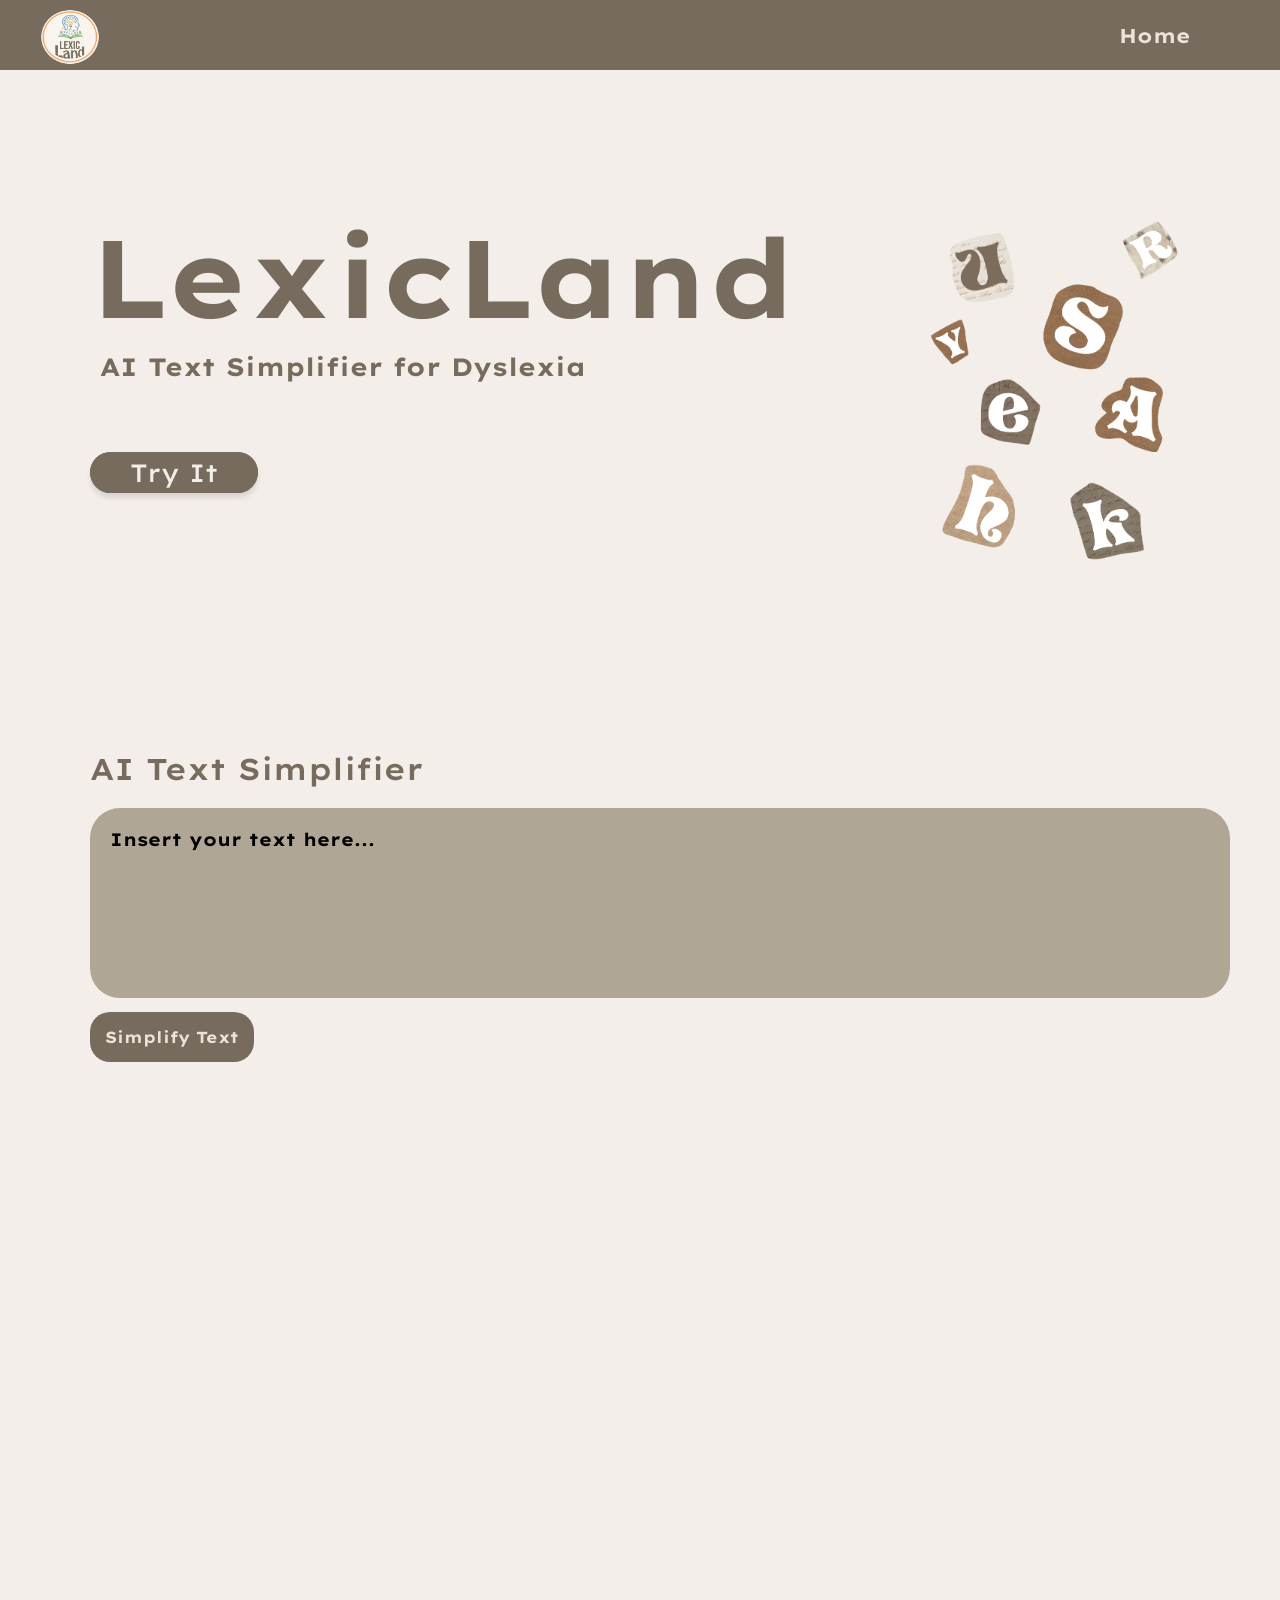
==== frontend/LexicLand.html @ 50a8bfad "frontend" ====
<!DOCTYPE html>
<html lang="en">
<head>
    <meta charset="UTF-8">
    <meta name="viewport" content="width=device-width, initial-scale=1.0">
    <title>LexicLand - AI Simplifier for Dyslexic</title>
    <link rel="icon" sizes="16x16" href="Group 1.png">
    <link rel="preconnect" href="https://fonts.googleapis.com">
    <link rel="preconnect" href="https://fonts.gstatic.com" crossorigin>
    <link href="https://fonts.googleapis.com/css2?family=Lexend+Exa:wght@100..900&display=swap" rel="stylesheet">
    <link rel="stylesheet" href="header.css">
    <link rel="stylesheet" href="content.css">
</head>
<body>
    <header>
        <img src="Group 1.png" alt="Logo LexicLand" width="60" height="65">
        <div class = "menu">
            <a href="LexicLand.html">Home</a>
        </div>
    </header>
    <div class="content">
        <div class="content-home">
            <div class="left-home">
                <h1>LexicLand</h1>
                <p>AI Text Simplifier for Dyslexia</p>

                <div>
                    <nav>
                        <a href="#try">Try It</a>
                    </nav>
                </div>
            </div>
            <div class="right-home">
                <img src="LexicLand-Decoration.png" alt="LexicLand Decoration">
            </div>
        </div>
        <div class="main-content" id="try">
            <div class="input-text">
                <h3>AI Text Simplifier</h3>

                <div class="input-box">
                    <textarea id="inputText" placeholder="Insert your text here..."></textarea>
                    <br><br>
                    <button onclick="simplifyText()">Simplify Text</button>
                </div>
            </div>
            <div class="output-text" id="result">
                <div class="before">
                    <div class="label">Before</div>
                    <textarea id="before-text" readonly></textarea>
                </div>
                <div class="after">
                    <div class="label">After</div>
                    <textarea id="after-text" readonly></textarea>
                    <button onclick="copyText(this)">Copy</button>
                </div>
            </div>
        </div>
    </div>

    <script>
        document.querySelectorAll("textarea").forEach(textarea=> {
            textarea.addEventListener("input", function() {
                this.style.height = "auto"; // reset
                this.style.height = this.scrollHeight + "px"; // ikutin jumlah text
            });
        });

        async function simplifyText() {
            const text = document.getElementById("inputText").value;

            if (!text) {
                alert("Please enter text first!");
                return;
            }

            document.getElementById("before-text").value = text;
            document.getElementById("after-text").value = "Processing...";

            const outputBox = document.querySelector(".output-text");
            outputBox.classList.add("show");

            document.getElementById("result").scrollIntoView({
                behavior: "smooth"
            });

            try {
                const response = await fetch("http://localhost:8000/simplify", {
                    method: "POST",
                    headers: {
                        "Content-Type": "application/json"
                    },
                    body: JSON.stringify({ text: text })
                });

                const data = await response.json();
                document.getElementById("after-text").value = data.output;
            }
            catch (error) {
                console.error(error);
                document.getElementById("after-text").value = "Error occured!";
            }
        }

         function copyText(btn) {
            const afterText = document.getElementById("after-text").value;
            navigator.clipboard.writeText(afterText);

            btn.innerText = "Copied!";
            setTimeout(() => {
                btn.innerText = "Copy";
            }, 1500);
        }
    </script>
</body>
</html>
---- frontend/header.css ----
* {
                margin: 0;
                padding: 0;
                font-family: 'Lexend Exa', sans-serif;
                font-optical-sizing: auto;
                font-weight: 700;
            }

        header {
            background-color: #776B5D;
            top: 0;
            left: 0;
            right: 0;
            height: 70px;
            display: flex;
            position: fixed;
            justify-content: space-between;
            font-size: large;
        }

        header img {
            padding-top: 0;
            margin-top: 0;
            padding-left: 40px;
        }

        header .menu {
            align-items: center;
            margin-right : 70px;
            display: flex;
        }

        header .menu a{
            text-decoration: none;
            color: #EBE3D5;
            padding: 10px 20px;
            border-radius: 5px;
            font-size: 20px;
            font-weight: 700;
        }

        header .menu a:hover {
            background-color: #EBE3D5;
            color: #776B5D;
        }
---- frontend/content.css ----
* {
    scroll-behavior: smooth;

}

body {
    background-color: #F3EEEA;
}

.content {
    /* display: flex; */
    margin-left: 90px;
    margin-right: 90px;
    /* flex-direction: column; */
}

.content-home {
    display: flex;
    height: 700px;
    font-size: 55px;
    font-weight: 900;
    align-items: center;
    align-content: center;
    justify-content: space-between;
    flex-wrap: nowrap;
    gap: 40px;
}

.content-home .left-home {
    width: 70%;
    display: flex;
    flex: 1;
    flex-direction: column;
}

.content-home .left-home h1 {
    color: #776B5D;
}

.content-home .left-home p {
    color: #776B5D;
    font-size: 25px;
    margin-top: 5px;
    margin-left: 10px;
    width: 100%;
    flex: 1;
}

.content-home .left-home nav {
    display: flex;
    margin-top: 70px;
    width: fit-content;
    border-radius: 50px;
    background-color: #776B5D;
    box-shadow: 0px 5px 5px rgb(0, 0, 0, 0.1);
    z-index: 1;
}

.content-home .left-home nav a {
    text-decoration: none;
    border-radius: 50px;
    padding: 5px 40px;
    font-size: 25px;
    font-weight: 500;
    background-color: #776B5D;
    color: #F3EEEA;
    width: fit-content;
}

.content-home .left-home nav a:hover {
    background-color: #9e968c;
}

.content-home .right-home {
    width: 100%;
    margin-top: 100px;
    display: flex;
    flex: 1;
    justify-content: flex-end;
}

.content-home .right-home img {
    width: 75%;
}

/* #try {
    scroll-margin-top: 100px;
    border: 3px solid red; 
} */

.main-content {
    /* top: 700px; */
    margin-top: 50px;
    margin-left: auto;
    margin-right: auto;
    max-width: 1400px;
    scroll-margin-top: 150px;
    min-height: 100vh;
    /* height: 1000px; */
    /* z-index: -1; */
}

.main-content h3 {
    margin-top: 50px;
    margin-bottom: 20px;
    font-size: 30px;
    font-weight: 600;
    color: #776B5D;
}

.input-text .input-box textarea {
    width: 100%;
    min-height: 150px;
    padding: 20px;
    font-size: 18px;
    resize: none;
    overflow: hidden;
    border-radius: 30px;
    background-color: #B0A695;
    border: none;
}

textarea::placeholder {
    color: black;
}

.input-text .input-box button {
    padding: 15px;
    margin-top: -10px;
    margin-bottom: 20px;
    font-size: 16px;
    color: #EBE3D5;
    background-color: #776B5D;
    border-radius: 20px;
    border: none;
    cursor: pointer;
}

.input-text .input-box button:hover {
    background-color: #9e968c;
}

.main-content .output-text {
    display: none;
    margin-top: 30px;
    /* display: grid; */
    grid-template-columns: 1fr 1fr;
    gap: 20px;
}

.main-content .output-text.show {
    display: grid;
    opacity: 1;
}

.main-content .output-text .before, .after {
    padding: 20px;
}

.output-text .label {
    color: #776B5D;
    font-size: 20px;
    margin-bottom: 10px;
}

.output-text textarea {
    width: 100%;
    min-height: 300px;
    max-height: 500px;
    resize: none;
    /* overflow: hidden; */
    padding: 20px;
    background-color: #B0A695;
    border-radius: 20px;
    border: none;
}

.after button {
    margin-top: 10px;
    padding: 10px;
    font-size: 15px;
    color: #EBE3D5;
    background-color: #776B5D;
    border-radius: 100px;
    border: none;
}

.after button:hover {
    background-color: #9e968c;
}
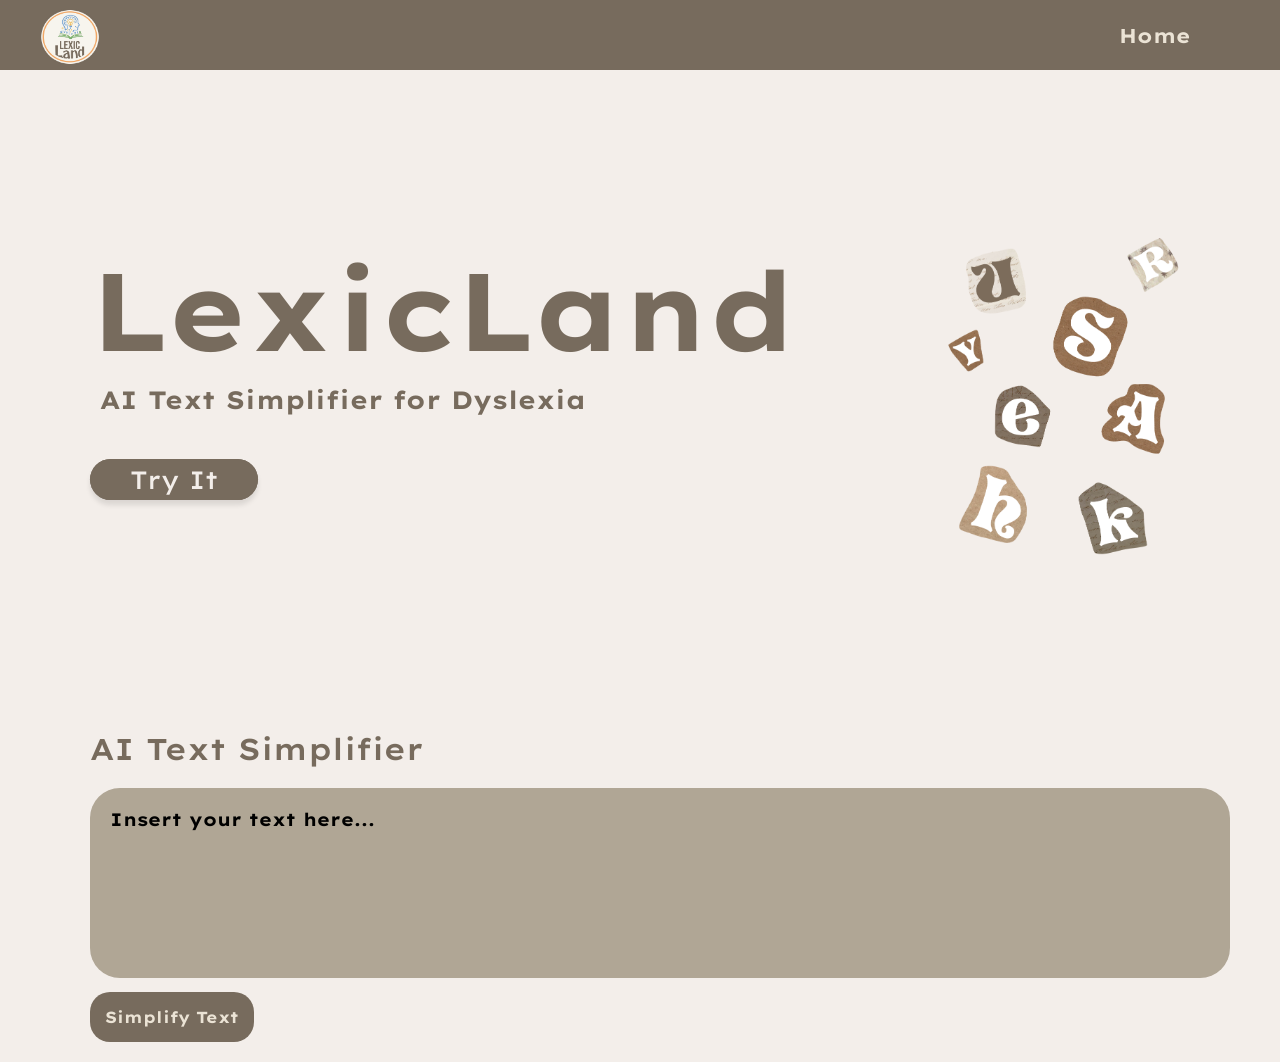
==== commit 47393af4: "final touch" ====
--- a/frontend/LexicLand.html
+++ b/frontend/LexicLand.html
@@ -4,18 +4,18 @@
     <meta charset="UTF-8">
     <meta name="viewport" content="width=device-width, initial-scale=1.0">
     <title>LexicLand - AI Simplifier for Dyslexic</title>
-    <link rel="icon" sizes="16x16" href="Group 1.png">
+    <link rel="icon" sizes="16x16" href="/frontend/Group 1.png">
     <link rel="preconnect" href="https://fonts.googleapis.com">
     <link rel="preconnect" href="https://fonts.gstatic.com" crossorigin>
     <link href="https://fonts.googleapis.com/css2?family=Lexend+Exa:wght@100..900&display=swap" rel="stylesheet">
-    <link rel="stylesheet" href="header.css">
-    <link rel="stylesheet" href="content.css">
+    <link rel="stylesheet" href="/frontend/header.css">
+    <link rel="stylesheet" href="/frontend/content.css">
 </head>
 <body>
     <header>
-        <img src="Group 1.png" alt="Logo LexicLand" width="60" height="65">
+        <img src="/frontend/Group 1.png" alt="Logo LexicLand" width="60" height="65">
         <div class = "menu">
-            <a href="LexicLand.html">Home</a>
+            <a href="/">Home</a>
         </div>
     </header>
     <div class="content">
@@ -31,7 +31,7 @@
                 </div>
             </div>
             <div class="right-home">
-                <img src="LexicLand-Decoration.png" alt="LexicLand Decoration">
+                <img src="/frontend/LexicLand-Decoration.png" alt="LexicLand Decoration">
             </div>
         </div>
         <div class="main-content" id="try">
@@ -52,30 +52,127 @@
                 <div class="after">
                     <div class="label">After</div>
                     <textarea id="after-text" readonly></textarea>
-                    <button onclick="copyText(this)">Copy</button>
+                    <div class="action-row">
+                        <button onclick="copyText(this)">Copy</button>
+                        <button id="speakButton" onclick="toggleSpeech()">Speak</button>
+                    </div>
+                    <p id="tts-status" class="tts-status">Text-to-speech ready.</p>
                 </div>
             </div>
         </div>
     </div>
 
     <script>
+        let currentUtterance = null;
+        let isSpeaking = false;
+        const ENGLISH_MARKERS = [
+            "the", "and", "is", "are", "to", "of", "in", "for", "with", "on",
+            "this", "that", "it", "be", "as", "by", "from", "or", "an", "at"
+        ];
+        const INDONESIAN_MARKERS = [
+            "yang", "dan", "di", "ke", "dari", "untuk", "dengan", "ini", "itu", "adalah",
+            "tidak", "pada", "karena", "atau", "juga", "dalam", "akan", "bisa", "sudah", "agar"
+        ];
+
         document.querySelectorAll("textarea").forEach(textarea=> {
             textarea.addEventListener("input", function() {
-                this.style.height = "auto"; // reset
-                this.style.height = this.scrollHeight + "px"; // ikutin jumlah text
+                autoResize(this);
             });
         });
 
+        function autoResize(textarea) {
+            textarea.style.height = "auto";
+            textarea.style.height = textarea.scrollHeight + "px";
+        }
+
+        function syncResultHeights() {
+            const resultAreas = [
+                document.getElementById("before-text"),
+                document.getElementById("after-text")
+            ];
+
+            resultAreas.forEach((textarea) => {
+                textarea.style.height = "auto";
+            });
+
+            const tallestHeight = Math.max(
+                320,
+                ...resultAreas.map((textarea) => textarea.scrollHeight)
+            );
+
+            resultAreas.forEach((textarea) => {
+                textarea.style.height = `${tallestHeight}px`;
+            });
+        }
+
+        function setTtsStatus(message) {
+            document.getElementById("tts-status").innerText = message;
+        }
+
+        function updateSpeakButton() {
+            document.getElementById("speakButton").innerText = isSpeaking ? "Stop" : "Speak";
+        }
+
+        function countLanguageMatches(words, markers) {
+            return words.reduce((total, word) => total + (markers.includes(word) ? 1 : 0), 0);
+        }
+
+        function detectDominantLanguage(text) {
+            const words = text
+                .toLowerCase()
+                .replace(/[^a-zA-Z\s]/g, " ")
+                .split(/\s+/)
+                .filter(Boolean);
+
+            if (words.length === 0) {
+                return {
+                    lang: "en-US",
+                    label: "English"
+                };
+            }
+
+            const englishScore = countLanguageMatches(words, ENGLISH_MARKERS);
+            const indonesianScore = countLanguageMatches(words, INDONESIAN_MARKERS);
+
+            if (indonesianScore > englishScore) {
+                return {
+                    lang: "id-ID",
+                    label: "Bahasa Indonesia"
+                };
+            }
+
+            return {
+                lang: "en-US",
+                label: "English"
+            };
+        }
+
+        function pickVoice(targetLang) {
+            const voices = window.speechSynthesis.getVoices();
+            return voices.find((voice) => voice.lang.toLowerCase().startsWith(targetLang.toLowerCase()));
+        }
+
         async function simplifyText() {
-            const text = document.getElementById("inputText").value;
+            const input = document.getElementById("inputText");
+            const beforeText = document.getElementById("before-text");
+            const afterText = document.getElementById("after-text");
+            const text = input.value.trim();
 
             if (!text) {
                 alert("Please enter text first!");
                 return;
             }
 
-            document.getElementById("before-text").value = text;
-            document.getElementById("after-text").value = "Processing...";
+            window.speechSynthesis.cancel();
+            isSpeaking = false;
+            updateSpeakButton();
+            setTtsStatus("Text-to-speech ready.");
+
+            beforeText.value = text;
+            afterText.value = "Processing...";
+            autoResize(beforeText);
+            autoResize(afterText);
+            syncResultHeights();
 
             const outputBox = document.querySelector(".output-text");
             outputBox.classList.add("show");
@@ -85,7 +182,7 @@
             });
 
             try {
-                const response = await fetch("http://localhost:8000/simplify", {
+                const response = await fetch("/simplify", {
                     method: "POST",
                     headers: {
                         "Content-Type": "application/json"
@@ -93,17 +190,33 @@
                     body: JSON.stringify({ text: text })
                 });
 
+                if (!response.ok) {
+                    const errorData = await response.json();
+                    throw new Error(errorData.detail || "Failed to simplify text.");
+                }
+
                 const data = await response.json();
-                document.getElementById("after-text").value = data.output;
+                afterText.value = data.simplified_text;
+                autoResize(afterText);
+                syncResultHeights();
+                setTtsStatus("Simplified text is ready to read aloud.");
             }
             catch (error) {
                 console.error(error);
-                document.getElementById("after-text").value = "Error occured!";
-            }
-        }
-
-         function copyText(btn) {
+                afterText.value = error.message || "Error occurred!";
+                autoResize(afterText);
+                syncResultHeights();
+                setTtsStatus("Text-to-speech is unavailable until simplify succeeds.");
+            }
+        }
+
+        function copyText(btn) {
             const afterText = document.getElementById("after-text").value;
+
+            if (!afterText || afterText === "Processing...") {
+                return;
+            }
+
             navigator.clipboard.writeText(afterText);
 
             btn.innerText = "Copied!";
@@ -111,6 +224,71 @@
                 btn.innerText = "Copy";
             }, 1500);
         }
+
+        function toggleSpeech() {
+            const output = document.getElementById("after-text").value.trim();
+
+            if (!("speechSynthesis" in window)) {
+                setTtsStatus("Your browser does not support text-to-speech.");
+                return;
+            }
+
+            if (!output || output === "Processing...") {
+                setTtsStatus("Simplify text first before using text-to-speech.");
+                return;
+            }
+
+            if (isSpeaking) {
+                window.speechSynthesis.cancel();
+                isSpeaking = false;
+                currentUtterance = null;
+                updateSpeakButton();
+                setTtsStatus("Speech stopped.");
+                return;
+            }
+
+            const detectedLanguage = detectDominantLanguage(output);
+            currentUtterance = new SpeechSynthesisUtterance(output);
+            currentUtterance.rate = 0.9;
+            currentUtterance.pitch = 1;
+            currentUtterance.lang = detectedLanguage.lang;
+
+            const selectedVoice = pickVoice(detectedLanguage.lang);
+            if (selectedVoice) {
+                currentUtterance.voice = selectedVoice;
+            }
+
+            currentUtterance.onstart = () => {
+                isSpeaking = true;
+                updateSpeakButton();
+                setTtsStatus(`Reading in ${detectedLanguage.label}...`);
+            };
+
+            currentUtterance.onend = () => {
+                isSpeaking = false;
+                currentUtterance = null;
+                updateSpeakButton();
+                setTtsStatus("Finished reading.");
+            };
+
+            currentUtterance.onerror = () => {
+                isSpeaking = false;
+                currentUtterance = null;
+                updateSpeakButton();
+                setTtsStatus("Text-to-speech failed. Try again.");
+            };
+
+            window.speechSynthesis.cancel();
+            window.speechSynthesis.speak(currentUtterance);
+        }
+
+        if ("speechSynthesis" in window) {
+            window.speechSynthesis.onvoiceschanged = () => {
+                window.speechSynthesis.getVoices();
+            };
+        }
+
+        window.addEventListener("resize", syncResultHeights);
     </script>
 </body>
-</html>+</html>
--- a/frontend/content.css
+++ b/frontend/content.css
@@ -16,7 +16,7 @@
 
 .content-home {
     display: flex;
-    height: 700px;
+    min-height: 560px;
     font-size: 55px;
     font-weight: 900;
     align-items: center;
@@ -24,6 +24,8 @@
     justify-content: space-between;
     flex-wrap: nowrap;
     gap: 40px;
+    padding-top: 90px;
+    padding-bottom: 30px;
 }
 
 .content-home .left-home {
@@ -31,6 +33,7 @@
     display: flex;
     flex: 1;
     flex-direction: column;
+    justify-content: center;
 }
 
 .content-home .left-home h1 {
@@ -48,7 +51,7 @@
 
 .content-home .left-home nav {
     display: flex;
-    margin-top: 70px;
+    margin-top: 44px;
     width: fit-content;
     border-radius: 50px;
     background-color: #776B5D;
@@ -73,14 +76,17 @@
 
 .content-home .right-home {
     width: 100%;
-    margin-top: 100px;
+    margin-top: 70px;
     display: flex;
     flex: 1;
     justify-content: flex-end;
+    align-items: center;
 }
 
 .content-home .right-home img {
-    width: 75%;
+    width: 70%;
+    max-width: 520px;
+    display: block;
 }
 
 /* #try {
@@ -90,12 +96,12 @@
 
 .main-content {
     /* top: 700px; */
-    margin-top: 50px;
+    margin-top: 8px;
     margin-left: auto;
     margin-right: auto;
     max-width: 1400px;
     scroll-margin-top: 150px;
-    min-height: 100vh;
+    min-height: auto;
     /* height: 1000px; */
     /* z-index: -1; */
 }
@@ -165,14 +171,16 @@
 
 .output-text textarea {
     width: 100%;
-    min-height: 300px;
+    min-height: 200px;
     max-height: 500px;
+    height: 200px;
     resize: none;
-    /* overflow: hidden; */
+    overflow-y: auto;
     padding: 20px;
     background-color: #B0A695;
     border-radius: 20px;
     border: none;
+    box-sizing: border-box;
 }
 
 .after button {
@@ -187,4 +195,60 @@
 
 .after button:hover {
     background-color: #9e968c;
-}+}
+
+.action-row {
+    display: flex;
+    gap: 12px;
+    flex-wrap: wrap;
+}
+
+.tts-status {
+    margin-top: 12px;
+    color: #776B5D;
+    font-size: 14px;
+    line-height: 1.5;
+}
+
+@media (max-width: 960px) {
+    .content {
+        margin-left: 24px;
+        margin-right: 24px;
+    }
+
+    .content-home {
+        height: auto;
+        min-height: auto;
+        flex-direction: column;
+        justify-content: center;
+        padding-top: 110px;
+        padding-bottom: 16px;
+    }
+
+    .content-home .left-home,
+    .content-home .right-home {
+        width: 100%;
+    }
+
+    .content-home .left-home h1 {
+        font-size: 56px;
+    }
+
+    .content-home .left-home p,
+    .content-home .left-home nav a {
+        font-size: 20px;
+    }
+
+    .content-home .right-home {
+        margin-top: 0;
+        justify-content: center;
+    }
+
+    .content-home .right-home img {
+        width: min(100%, 420px);
+    }
+
+    .main-content .output-text.show {
+        grid-template-columns: 1fr;
+    }
+}
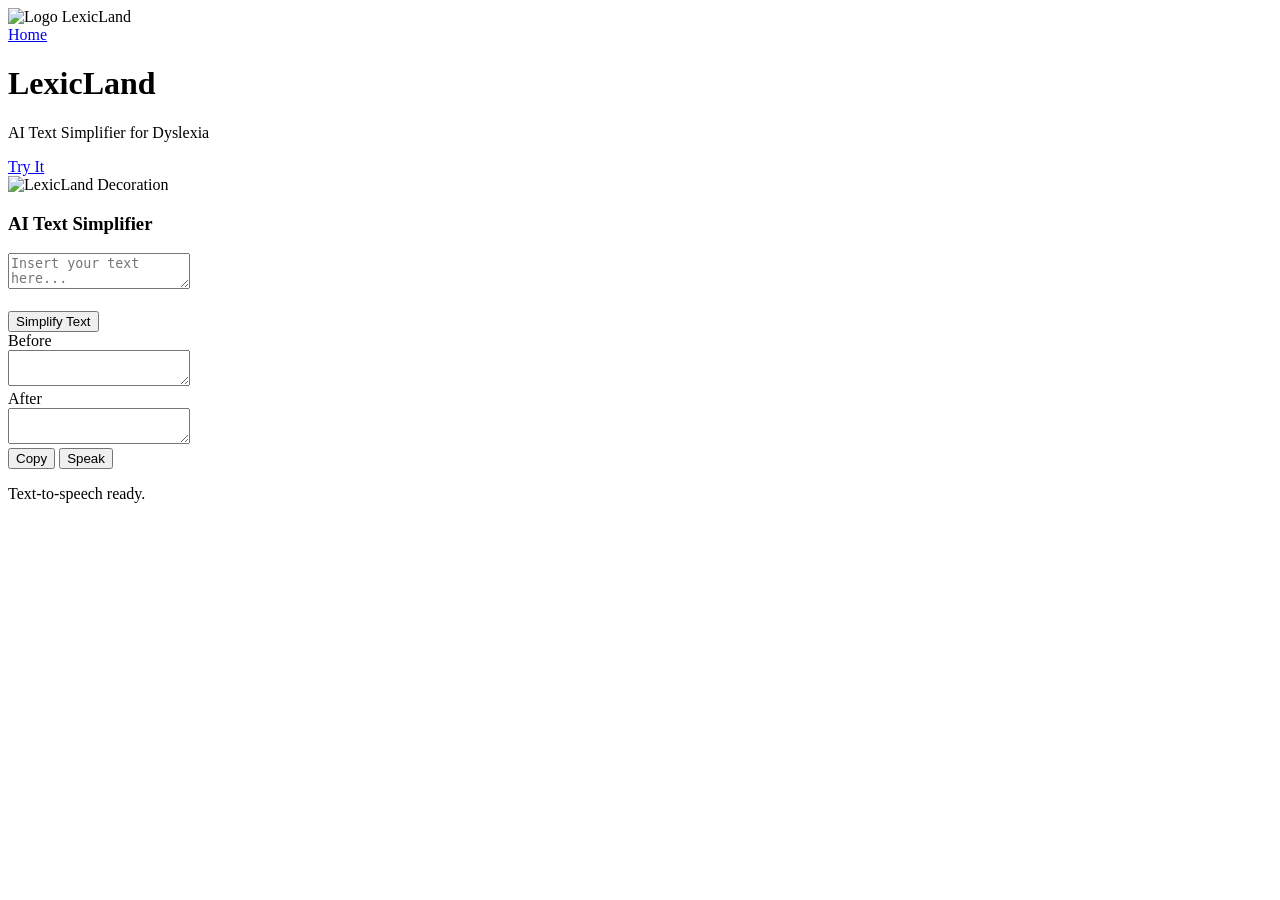
==== commit bb5d1c01: "scrolling improvement" ====
--- a/frontend/LexicLand.html
+++ b/frontend/LexicLand.html
@@ -4,16 +4,16 @@
     <meta charset="UTF-8">
     <meta name="viewport" content="width=device-width, initial-scale=1.0">
     <title>LexicLand - AI Simplifier for Dyslexic</title>
-    <link rel="icon" sizes="16x16" href="/frontend/Group 1.png">
+    <link rel="icon" sizes="16x16" href="/static/Group 1.png">
     <link rel="preconnect" href="https://fonts.googleapis.com">
     <link rel="preconnect" href="https://fonts.gstatic.com" crossorigin>
     <link href="https://fonts.googleapis.com/css2?family=Lexend+Exa:wght@100..900&display=swap" rel="stylesheet">
-    <link rel="stylesheet" href="/frontend/header.css">
-    <link rel="stylesheet" href="/frontend/content.css">
+    <link rel="stylesheet" href="/static/header.css">
+    <link rel="stylesheet" href="/static/content.css">
 </head>
 <body>
     <header>
-        <img src="/frontend/Group 1.png" alt="Logo LexicLand" width="60" height="65">
+        <img src="/static/Group 1.png" alt="Logo LexicLand" width="60" height="65">
         <div class = "menu">
             <a href="/">Home</a>
         </div>
@@ -26,12 +26,12 @@
 
                 <div>
                     <nav>
-                        <a href="#try">Try It</a>
+                        <a href="#try" onclick="scrollToTryIt(event)">Try It</a>
                     </nav>
                 </div>
             </div>
             <div class="right-home">
-                <img src="/frontend/LexicLand-Decoration.png" alt="LexicLand Decoration">
+                <img src="/static/LexicLand-Decoration.png" alt="LexicLand Decoration">
             </div>
         </div>
         <div class="main-content" id="try">
@@ -85,6 +85,39 @@
             textarea.style.height = textarea.scrollHeight + "px";
         }
 
+        function getHeaderOffset() {
+            const header = document.querySelector("header");
+            return header ? header.offsetHeight : 0;
+        }
+
+        function scrollElementIntoComfortView(element, extraOffset = 0) {
+            if (!element) {
+                return;
+            }
+
+            const headerOffset = getHeaderOffset();
+            const elementRect = element.getBoundingClientRect();
+            const elementTop = window.scrollY + elementRect.top;
+            const elementHeight = elementRect.height;
+            const viewportHeight = window.innerHeight;
+            const usableHeight = viewportHeight - headerOffset;
+
+            const centeredTop = elementTop - headerOffset - Math.max((usableHeight - elementHeight) / 2, 24);
+            const targetTop = Math.max(centeredTop - extraOffset, 0);
+
+            window.scrollTo({
+                top: targetTop,
+                behavior: "smooth"
+            });
+        }
+
+        function scrollToTryIt(event) {
+            event.preventDefault();
+
+            const section = document.getElementById("try");
+            scrollElementIntoComfortView(section, 20);
+        }
+
         function syncResultHeights() {
             const resultAreas = [
                 document.getElementById("before-text"),
@@ -176,10 +209,7 @@
 
             const outputBox = document.querySelector(".output-text");
             outputBox.classList.add("show");
-
-            document.getElementById("result").scrollIntoView({
-                behavior: "smooth"
-            });
+            scrollElementIntoComfortView(document.querySelector(".input-text"), 12);
 
             try {
                 const response = await fetch("/simplify", {
@@ -200,6 +230,9 @@
                 autoResize(afterText);
                 syncResultHeights();
                 setTtsStatus("Simplified text is ready to read aloud.");
+                setTimeout(() => {
+                    scrollElementIntoComfortView(document.getElementById("result"), 8);
+                }, 120);
             }
             catch (error) {
                 console.error(error);
@@ -207,6 +240,9 @@
                 autoResize(afterText);
                 syncResultHeights();
                 setTtsStatus("Text-to-speech is unavailable until simplify succeeds.");
+                setTimeout(() => {
+                    scrollElementIntoComfortView(document.getElementById("result"), 8);
+                }, 120);
             }
         }
 
